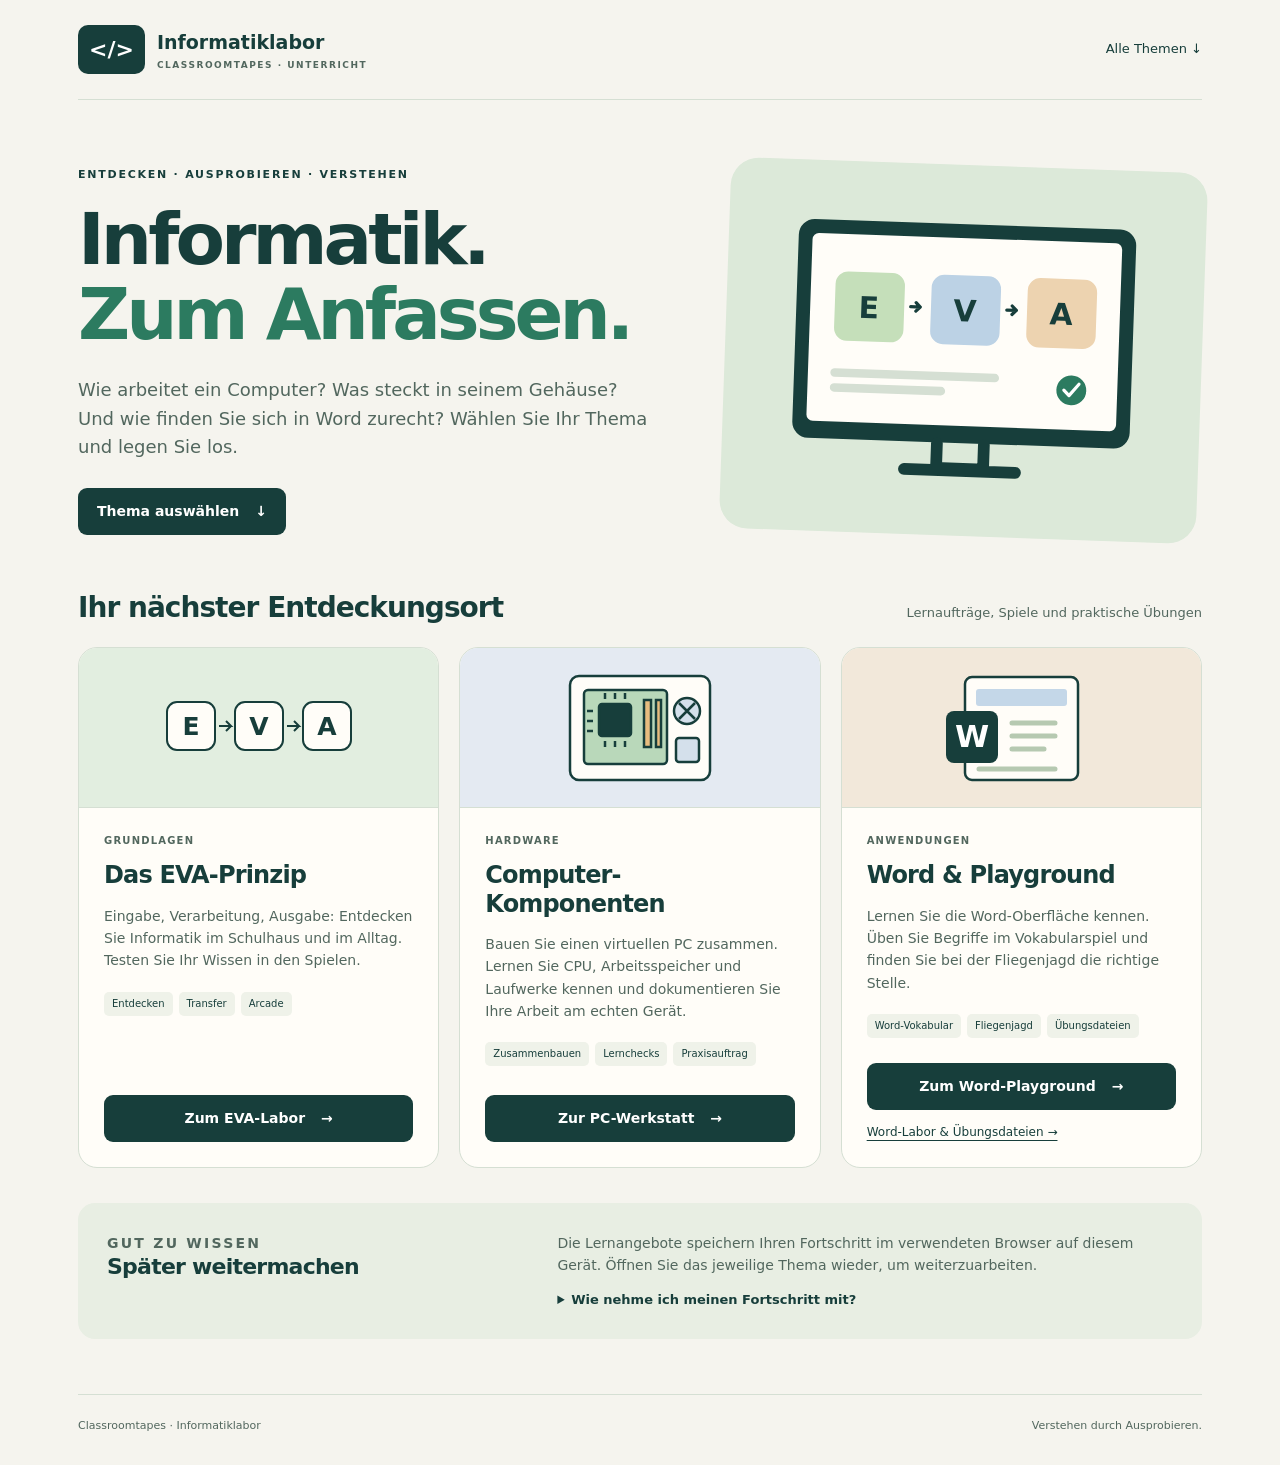
==== itlab/index.html @ 657eab03 "Add Informatiklabor topic hub and return navigation to learning apps" ====
<!doctype html>
<html lang="de-CH">
<head>
<meta charset="utf-8"><meta name="viewport" content="width=device-width,initial-scale=1">
<meta name="theme-color" content="#173e3b">
<title>Informatiklabor · Classroomtapes</title>
<meta name="description" content="Informatik entdecken und ausprobieren: EVA-Prinzip, Hardware-Komponenten und Word mit Lernspielen und praktischen Aufträgen.">
<style>
:root{--ink:#173e3b;--muted:#52675e;--paper:#f5f4ee;--line:#d5dfd3}*{box-sizing:border-box}html{scroll-behavior:smooth}body{margin:0;background:var(--paper);color:var(--ink);font:16px/1.6 system-ui,-apple-system,BlinkMacSystemFont,"Segoe UI",sans-serif}a{color:inherit}a:focus-visible,summary:focus-visible{outline:3px solid #af641e;outline-offset:5px}.wrap{max-width:1180px;margin:auto;padding:0 28px}header{display:flex;align-items:center;justify-content:space-between;gap:20px;padding:25px 0;border-bottom:1px solid var(--line)}.brand{display:flex;align-items:center;gap:12px;text-decoration:none;font-weight:800;font-size:19px}.brand-mark{background:var(--ink);color:white;padding:7px 11px;border-radius:10px;font-size:22px}.brand small{display:block;font-size:9px;letter-spacing:.17em;color:var(--muted)}header>a:last-child{font-size:13px;text-decoration:none}.hero{display:grid;grid-template-columns:1.25fr 1fr;gap:50px;align-items:center;padding:65px 0 55px}.eyebrow{text-transform:uppercase;font-size:11px;font-weight:750;letter-spacing:.16em;margin:0 0 18px}h1{font-size:clamp(42px,5.9vw,72px);line-height:1.04;letter-spacing:-.055em;margin:0 0 24px}h1 span{color:#2c7b60}.lead{font-size:18px;color:var(--muted);max-width:570px;margin:0 0 26px}.button{display:inline-flex;align-items:center;justify-content:center;gap:16px;background:var(--ink);color:#fff;text-decoration:none;padding:12px 19px;border-radius:9px;font-size:14px;font-weight:700}.button:hover{background:#2c6554}.hero-art{background:#dce9d9;border-radius:28px;padding:25px;transform:rotate(2deg)}.hero-art svg{display:block;width:100%;height:auto}.section-head{display:flex;justify-content:space-between;align-items:baseline;gap:20px;margin-bottom:23px}h2{font-size:28px;letter-spacing:-.035em;line-height:1.2;margin:0}.section-head p{font-size:13px;color:var(--muted);margin:0}.topics{display:grid;grid-template-columns:repeat(3,minmax(0,1fr));gap:20px}.card{border:1px solid var(--line);border-radius:19px;background:#fffdf8;overflow:hidden;display:flex;flex-direction:column}.art{height:160px;display:flex;align-items:center;justify-content:center;border-bottom:1px solid var(--line)}.art svg{width:200px;height:120px}.eva{background:#e2eee0}.hardware{background:#e4eaf2}.word{background:#f2e8da}.card-body{padding:25px;display:flex;flex-direction:column;flex:1}.tag{font-size:10px;text-transform:uppercase;font-weight:750;letter-spacing:.12em;color:var(--muted);margin:0 0 12px}h3{font-size:24px;line-height:1.18;letter-spacing:-.035em;margin:0 0 15px}.description{font-size:14px;color:var(--muted);margin:0 0 20px}.tags{list-style:none;padding:0;display:flex;flex-wrap:wrap;gap:6px;margin:0 0 25px}.tags li{font-size:10px;background:#eff2e9;padding:4px 8px;border-radius:5px}.actions{margin-top:auto;display:flex;flex-direction:column;gap:13px}.actions .button{width:100%}.text-link{font-size:12px;text-underline-offset:4px;align-self:flex-start}.note{display:grid;grid-template-columns:1fr 1.5fr;gap:40px;background:#e8eee3;border-radius:17px;padding:29px;margin:35px 0 55px}.note h2{font-size:22px}.note p{margin:0;color:var(--muted);font-size:14px}.note details{margin-top:13px;font-size:13px}.note summary{cursor:pointer;font-weight:700}.note details p{margin-top:10px;font-size:13px}footer{border-top:1px solid var(--line);display:flex;justify-content:space-between;gap:20px;padding:22px 0 30px;color:var(--muted);font-size:11px}.skip{position:absolute;left:10px;top:-100px;background:white;padding:10px;z-index:5}.skip:focus{top:10px}@media(max-width:900px){.hero{gap:25px}.topics{grid-template-columns:1fr 1fr}.card:last-child{grid-column:1/-1;display:grid;grid-template-columns:1fr 1fr}.card:last-child .art{height:auto;border-bottom:0;border-right:1px solid var(--line)}.note{gap:25px}.hero-art{padding:12px}}@media(max-width:600px){.wrap{padding:0 20px}header{padding:20px 0}.brand{font-size:16px}header>a:last-child{font-size:11px}.hero{grid-template-columns:1fr;padding:40px 0}.hero-art{display:none}.lead{font-size:16px}.section-head{display:block}.section-head p{margin-top:8px}.topics{grid-template-columns:1fr}.card:last-child{display:flex;grid-column:auto}.card:last-child .art{height:160px;border-right:0;border-bottom:1px solid var(--line)}.note{grid-template-columns:1fr;gap:15px;padding:23px;margin-bottom:35px}footer{flex-direction:column;gap:7px}}@media(prefers-reduced-motion:reduce){html{scroll-behavior:auto}}
</style>
</head>
<body>
<a class="skip" href="#main">Zum Inhalt</a>
<div class="wrap">
<header><a class="brand" href="/itlab/" aria-label="Informatiklabor Startseite"><span class="brand-mark" aria-hidden="true">&lt;/&gt;</span><span>Informatiklabor<small>CLASSROOMTAPES · UNTERRICHT</small></span></a><a href="#themen">Alle Themen ↓</a></header>
<main id="main">
<section class="hero" aria-labelledby="title"><div><p class="eyebrow">Entdecken · Ausprobieren · Verstehen</p><h1 id="title">Informatik.<br><span>Zum Anfassen.</span></h1><p class="lead">Wie arbeitet ein Computer? Was steckt in seinem Gehäuse? Und wie finden Sie sich in Word zurecht? Wählen Sie Ihr Thema und legen Sie los.</p><a class="button" href="#themen">Thema auswählen <span aria-hidden="true">↓</span></a></div>
<div class="hero-art" aria-hidden="true"><svg viewBox="0 0 400 300" fill="none"><rect x="42" y="32" width="316" height="205" rx="15" fill="#173e3b"/><rect x="55" y="45" width="290" height="176" rx="6" fill="#fffdf8"/><path d="M178 238v23h44v-23M148 263h104" stroke="#173e3b" stroke-width="11" stroke-linecap="round"/><rect x="78" y="80" width="65" height="65" rx="12" fill="#c5dfba"/><rect x="168" y="80" width="65" height="65" rx="12" fill="#bcd2e5"/><rect x="258" y="80" width="65" height="65" rx="12" fill="#edd3b0"/><path d="m149 111 9 0-4-4m4 4-4 4m85-4h9l-4-4m4 4-4 4" stroke="#173e3b" stroke-width="3" stroke-linecap="round" stroke-linejoin="round"/><text x="110" y="123" font-family="system-ui,sans-serif" font-size="28" font-weight="750" text-anchor="middle" fill="#173e3b">E</text><text x="200" y="123" font-family="system-ui,sans-serif" font-size="28" font-weight="750" text-anchor="middle" fill="#173e3b">V</text><text x="290" y="123" font-family="system-ui,sans-serif" font-size="28" font-weight="750" text-anchor="middle" fill="#173e3b">A</text><path d="M80 175h150M80 189h100" stroke="#d5dfd3" stroke-width="8" stroke-linecap="round"/><circle cx="302" cy="184" r="14" fill="#2c7b60"/><path d="m295 184 5 5 9-11" stroke="white" stroke-width="3" stroke-linecap="round" stroke-linejoin="round"/></svg></div></section>
<section id="themen" aria-labelledby="topics-title"><div class="section-head"><h2 id="topics-title">Ihr nächster Entdeckungsort</h2><p>Lernaufträge, Spiele und praktische Übungen</p></div><div class="topics">
<article class="card"><div class="art eva" aria-hidden="true"><svg viewBox="0 0 200 120"><g fill="#fffdf8" stroke="#173e3b" stroke-width="2"><rect x="8" y="34" width="48" height="48" rx="10"/><rect x="76" y="34" width="48" height="48" rx="10"/><rect x="144" y="34" width="48" height="48" rx="10"/></g><g fill="#173e3b" font-family="system-ui,sans-serif" font-size="25" font-weight="750" text-anchor="middle"><text x="32" y="67">E</text><text x="100" y="67">V</text><text x="168" y="67">A</text></g><path d="M60 58h12l-5-5m5 5-5 5m61-5h12l-5-5m5 5-5 5" stroke="#173e3b" stroke-width="2" fill="none"/></svg></div><div class="card-body"><p class="tag">Grundlagen</p><h3>Das EVA-Prinzip</h3><p class="description">Eingabe, Verarbeitung, Ausgabe: Entdecken Sie Informatik im Schulhaus und im Alltag. Testen Sie Ihr Wissen in den Spielen.</p><ul class="tags"><li>Entdecken</li><li>Transfer</li><li>Arcade</li></ul><div class="actions"><a class="button" href="/itlab/eva/">Zum EVA-Labor <span aria-hidden="true">→</span></a></div></div></article>
<article class="card"><div class="art hardware" aria-hidden="true"><svg viewBox="0 0 200 120" fill="none" stroke="#173e3b" stroke-width="2.5"><rect x="30" y="8" width="140" height="104" rx="9" fill="#fffdf8"/><rect x="44" y="22" width="83" height="74" rx="4" fill="#b9d8ba"/><rect x="59" y="36" width="32" height="32" rx="3" fill="#173e3b"/><path d="M65 31v-6m10 6v-6m10 6v-6M65 73v6m10-6v6m10-6v6M53 43h-6m6 10h-6m6 10h-6"/><rect x="104" y="32" width="7" height="47" fill="#e7bc7f"/><rect x="116" y="32" width="5" height="47" fill="#e7bc7f"/><circle cx="147" cy="43" r="13" fill="#d4e0eb"/><path d="m139 35 16 16m-16 0 16-16"/><rect x="136" y="70" width="23" height="24" rx="3" fill="#d4e0eb"/></svg></div><div class="card-body"><p class="tag">Hardware</p><h3>Computer-Komponenten</h3><p class="description">Bauen Sie einen virtuellen PC zusammen. Lernen Sie CPU, Arbeitsspeicher und Laufwerke kennen und dokumentieren Sie Ihre Arbeit am echten Gerät.</p><ul class="tags"><li>Zusammenbauen</li><li>Lernchecks</li><li>Praxisauftrag</li></ul><div class="actions"><a class="button" href="/itlab/komponenten/">Zur PC-Werkstatt <span aria-hidden="true">→</span></a></div></div></article>
<article class="card"><div class="art word" aria-hidden="true"><svg viewBox="0 0 200 120" fill="none"><rect x="44" y="9" width="113" height="103" rx="7" fill="#fffdf8" stroke="#173e3b" stroke-width="2.5"/><rect x="55" y="21" width="91" height="17" rx="3" fill="#c4d7e8"/><rect x="25" y="43" width="52" height="52" rx="8" fill="#173e3b"/><text x="51" y="79" text-anchor="middle" font-family="system-ui,sans-serif" font-size="31" font-weight="750" fill="white">W</text><path d="M91 55h43M91 68h43M91 81h32M58 101h76" stroke="#b6c9b1" stroke-width="5" stroke-linecap="round"/></svg></div><div class="card-body"><p class="tag">Anwendungen</p><h3>Word &amp; Playground</h3><p class="description">Lernen Sie die Word-Oberfläche kennen. Üben Sie Begriffe im Vokabularspiel und finden Sie bei der Fliegenjagd die richtige Stelle.</p><ul class="tags"><li>Word-Vokabular</li><li>Fliegenjagd</li><li>Übungsdateien</li></ul><div class="actions"><a class="button" href="/ict/word/playground/">Zum Word-Playground <span aria-hidden="true">→</span></a><a class="text-link" href="/ict/word/">Word-Labor &amp; Übungsdateien →</a></div></div></article>
</div></section>
<aside class="note" aria-labelledby="note-title"><div><p class="eyebrow">Gut zu wissen</p><h2 id="note-title">Später weitermachen</h2></div><div><p>Die Lernangebote speichern Ihren Fortschritt im verwendeten Browser auf diesem Gerät. Öffnen Sie das jeweilige Thema wieder, um weiterzuarbeiten.</p><details><summary>Wie nehme ich meinen Fortschritt mit?</summary><p>Nutzen Sie die Sicherungsfunktion im jeweiligen Lernangebot, falls vorhanden. Laden Sie die Sicherungsdatei herunter und lesen Sie sie auf dem anderen Gerät wieder ein. Beim Löschen der Browserdaten können gespeicherte Fortschritte verloren gehen.</p></details></div></aside>
</main><footer><span>Classroomtapes · Informatiklabor</span><span>Verstehen durch Ausprobieren.</span></footer>
</div></body></html>
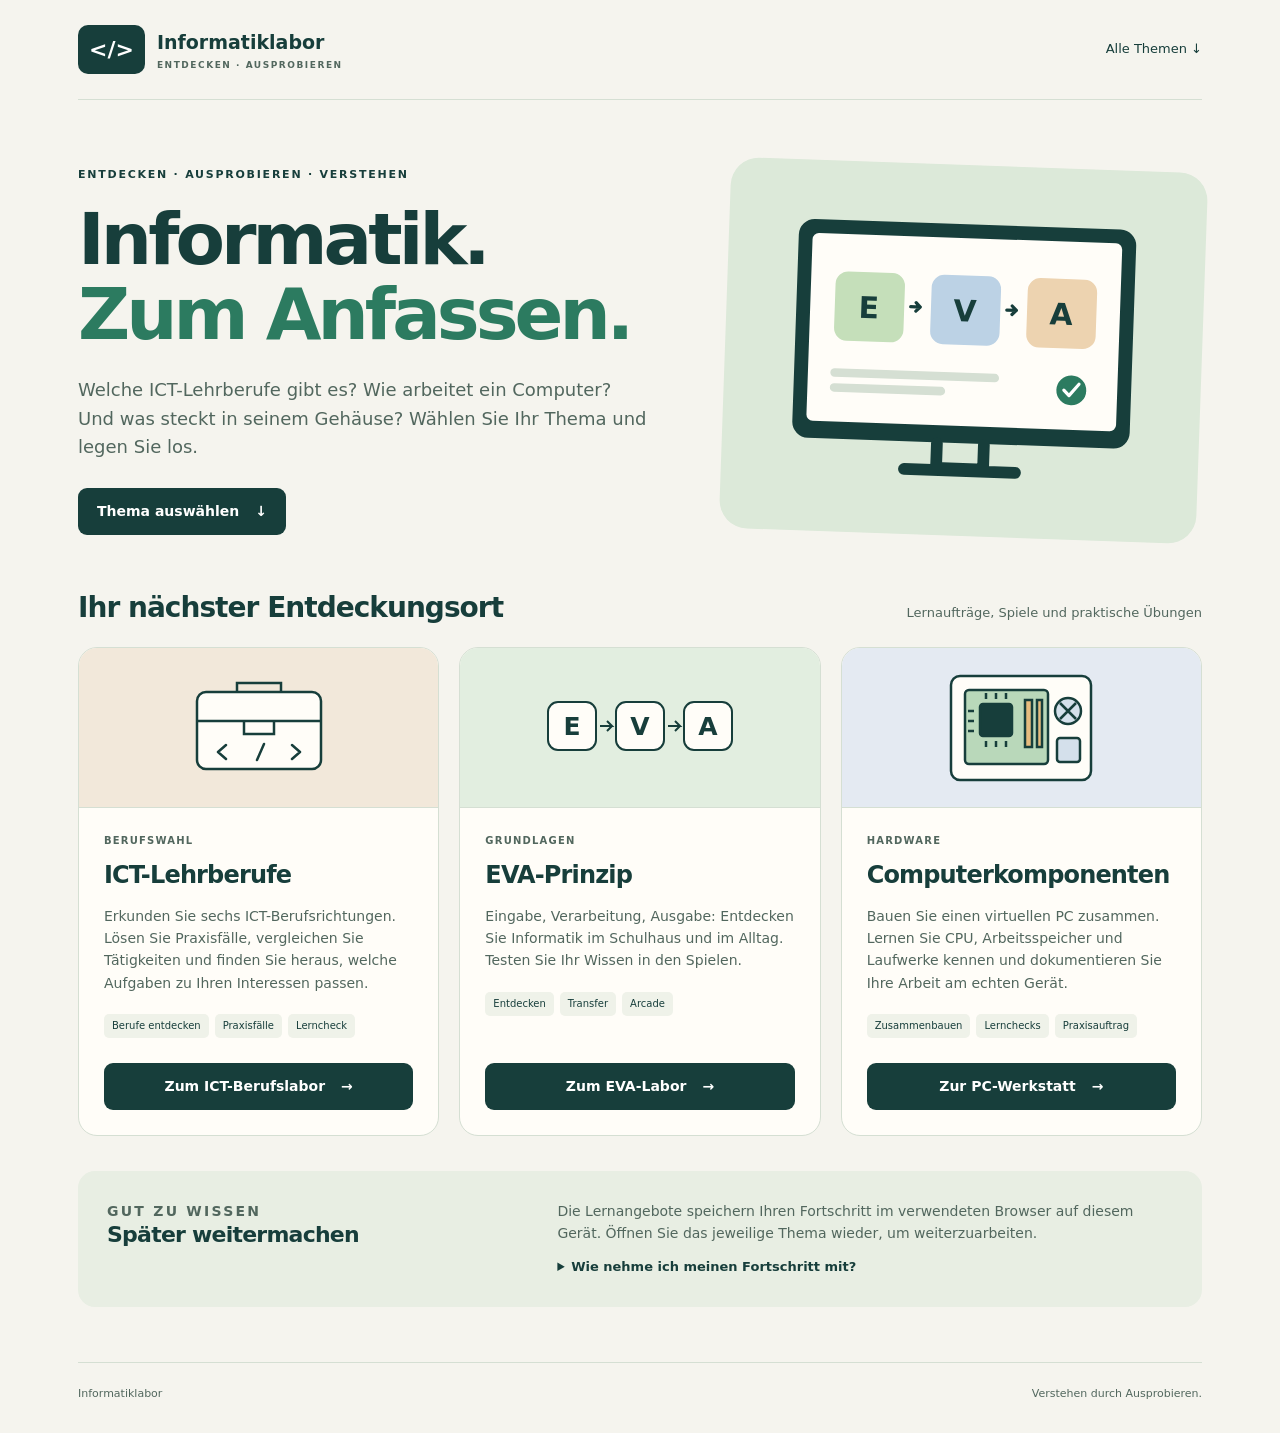
==== commit 88e94438: "Focus Informatiklabor on ICT careers, EVA and components; remove artist branding" ====
--- a/itlab/index.html
+++ b/itlab/index.html
@@ -3,24 +3,24 @@
 <head>
 <meta charset="utf-8"><meta name="viewport" content="width=device-width,initial-scale=1">
 <meta name="theme-color" content="#173e3b">
-<title>Informatiklabor · Classroomtapes</title>
-<meta name="description" content="Informatik entdecken und ausprobieren: EVA-Prinzip, Hardware-Komponenten und Word mit Lernspielen und praktischen Aufträgen.">
+<title>Informatiklabor</title>
+<meta name="description" content="Informatik entdecken und ausprobieren: ICT-Lehrberufe, EVA-Prinzip und Computerkomponenten mit Lernspielen und praktischen Aufträgen.">
 <style>
-:root{--ink:#173e3b;--muted:#52675e;--paper:#f5f4ee;--line:#d5dfd3}*{box-sizing:border-box}html{scroll-behavior:smooth}body{margin:0;background:var(--paper);color:var(--ink);font:16px/1.6 system-ui,-apple-system,BlinkMacSystemFont,"Segoe UI",sans-serif}a{color:inherit}a:focus-visible,summary:focus-visible{outline:3px solid #af641e;outline-offset:5px}.wrap{max-width:1180px;margin:auto;padding:0 28px}header{display:flex;align-items:center;justify-content:space-between;gap:20px;padding:25px 0;border-bottom:1px solid var(--line)}.brand{display:flex;align-items:center;gap:12px;text-decoration:none;font-weight:800;font-size:19px}.brand-mark{background:var(--ink);color:white;padding:7px 11px;border-radius:10px;font-size:22px}.brand small{display:block;font-size:9px;letter-spacing:.17em;color:var(--muted)}header>a:last-child{font-size:13px;text-decoration:none}.hero{display:grid;grid-template-columns:1.25fr 1fr;gap:50px;align-items:center;padding:65px 0 55px}.eyebrow{text-transform:uppercase;font-size:11px;font-weight:750;letter-spacing:.16em;margin:0 0 18px}h1{font-size:clamp(42px,5.9vw,72px);line-height:1.04;letter-spacing:-.055em;margin:0 0 24px}h1 span{color:#2c7b60}.lead{font-size:18px;color:var(--muted);max-width:570px;margin:0 0 26px}.button{display:inline-flex;align-items:center;justify-content:center;gap:16px;background:var(--ink);color:#fff;text-decoration:none;padding:12px 19px;border-radius:9px;font-size:14px;font-weight:700}.button:hover{background:#2c6554}.hero-art{background:#dce9d9;border-radius:28px;padding:25px;transform:rotate(2deg)}.hero-art svg{display:block;width:100%;height:auto}.section-head{display:flex;justify-content:space-between;align-items:baseline;gap:20px;margin-bottom:23px}h2{font-size:28px;letter-spacing:-.035em;line-height:1.2;margin:0}.section-head p{font-size:13px;color:var(--muted);margin:0}.topics{display:grid;grid-template-columns:repeat(3,minmax(0,1fr));gap:20px}.card{border:1px solid var(--line);border-radius:19px;background:#fffdf8;overflow:hidden;display:flex;flex-direction:column}.art{height:160px;display:flex;align-items:center;justify-content:center;border-bottom:1px solid var(--line)}.art svg{width:200px;height:120px}.eva{background:#e2eee0}.hardware{background:#e4eaf2}.word{background:#f2e8da}.card-body{padding:25px;display:flex;flex-direction:column;flex:1}.tag{font-size:10px;text-transform:uppercase;font-weight:750;letter-spacing:.12em;color:var(--muted);margin:0 0 12px}h3{font-size:24px;line-height:1.18;letter-spacing:-.035em;margin:0 0 15px}.description{font-size:14px;color:var(--muted);margin:0 0 20px}.tags{list-style:none;padding:0;display:flex;flex-wrap:wrap;gap:6px;margin:0 0 25px}.tags li{font-size:10px;background:#eff2e9;padding:4px 8px;border-radius:5px}.actions{margin-top:auto;display:flex;flex-direction:column;gap:13px}.actions .button{width:100%}.text-link{font-size:12px;text-underline-offset:4px;align-self:flex-start}.note{display:grid;grid-template-columns:1fr 1.5fr;gap:40px;background:#e8eee3;border-radius:17px;padding:29px;margin:35px 0 55px}.note h2{font-size:22px}.note p{margin:0;color:var(--muted);font-size:14px}.note details{margin-top:13px;font-size:13px}.note summary{cursor:pointer;font-weight:700}.note details p{margin-top:10px;font-size:13px}footer{border-top:1px solid var(--line);display:flex;justify-content:space-between;gap:20px;padding:22px 0 30px;color:var(--muted);font-size:11px}.skip{position:absolute;left:10px;top:-100px;background:white;padding:10px;z-index:5}.skip:focus{top:10px}@media(max-width:900px){.hero{gap:25px}.topics{grid-template-columns:1fr 1fr}.card:last-child{grid-column:1/-1;display:grid;grid-template-columns:1fr 1fr}.card:last-child .art{height:auto;border-bottom:0;border-right:1px solid var(--line)}.note{gap:25px}.hero-art{padding:12px}}@media(max-width:600px){.wrap{padding:0 20px}header{padding:20px 0}.brand{font-size:16px}header>a:last-child{font-size:11px}.hero{grid-template-columns:1fr;padding:40px 0}.hero-art{display:none}.lead{font-size:16px}.section-head{display:block}.section-head p{margin-top:8px}.topics{grid-template-columns:1fr}.card:last-child{display:flex;grid-column:auto}.card:last-child .art{height:160px;border-right:0;border-bottom:1px solid var(--line)}.note{grid-template-columns:1fr;gap:15px;padding:23px;margin-bottom:35px}footer{flex-direction:column;gap:7px}}@media(prefers-reduced-motion:reduce){html{scroll-behavior:auto}}
+:root{--ink:#173e3b;--muted:#52675e;--paper:#f5f4ee;--line:#d5dfd3}*{box-sizing:border-box}html{scroll-behavior:smooth}body{margin:0;background:var(--paper);color:var(--ink);font:16px/1.6 system-ui,-apple-system,BlinkMacSystemFont,"Segoe UI",sans-serif}a{color:inherit}a:focus-visible,summary:focus-visible{outline:3px solid #af641e;outline-offset:5px}.wrap{max-width:1180px;margin:auto;padding:0 28px}header{display:flex;align-items:center;justify-content:space-between;gap:20px;padding:25px 0;border-bottom:1px solid var(--line)}.brand{display:flex;align-items:center;gap:12px;text-decoration:none;font-weight:800;font-size:19px}.brand-mark{background:var(--ink);color:white;padding:7px 11px;border-radius:10px;font-size:22px}.brand small{display:block;font-size:9px;letter-spacing:.17em;color:var(--muted)}header>a:last-child{font-size:13px;text-decoration:none}.hero{display:grid;grid-template-columns:1.25fr 1fr;gap:50px;align-items:center;padding:65px 0 55px}.eyebrow{text-transform:uppercase;font-size:11px;font-weight:750;letter-spacing:.16em;margin:0 0 18px}h1{font-size:clamp(42px,5.9vw,72px);line-height:1.04;letter-spacing:-.055em;margin:0 0 24px}h1 span{color:#2c7b60}.lead{font-size:18px;color:var(--muted);max-width:570px;margin:0 0 26px}.button{display:inline-flex;align-items:center;justify-content:center;gap:16px;background:var(--ink);color:#fff;text-decoration:none;padding:12px 19px;border-radius:9px;font-size:14px;font-weight:700}.button:hover{background:#2c6554}.hero-art{background:#dce9d9;border-radius:28px;padding:25px;transform:rotate(2deg)}.hero-art svg{display:block;width:100%;height:auto}.section-head{display:flex;justify-content:space-between;align-items:baseline;gap:20px;margin-bottom:23px}h2{font-size:28px;letter-spacing:-.035em;line-height:1.2;margin:0}.section-head p{font-size:13px;color:var(--muted);margin:0}.topics{display:grid;grid-template-columns:repeat(3,minmax(0,1fr));gap:20px}.card{border:1px solid var(--line);border-radius:19px;background:#fffdf8;overflow:hidden;display:flex;flex-direction:column}.art{height:160px;display:flex;align-items:center;justify-content:center;border-bottom:1px solid var(--line)}.art svg{width:200px;height:120px}.eva{background:#e2eee0}.hardware{background:#e4eaf2}.careers{background:#f2e8da}.card-body{padding:25px;display:flex;flex-direction:column;flex:1}.tag{font-size:10px;text-transform:uppercase;font-weight:750;letter-spacing:.12em;color:var(--muted);margin:0 0 12px}h3{font-size:24px;line-height:1.18;letter-spacing:-.035em;margin:0 0 15px}.description{font-size:14px;color:var(--muted);margin:0 0 20px}.tags{list-style:none;padding:0;display:flex;flex-wrap:wrap;gap:6px;margin:0 0 25px}.tags li{font-size:10px;background:#eff2e9;padding:4px 8px;border-radius:5px}.actions{margin-top:auto;display:flex;flex-direction:column;gap:13px}.actions .button{width:100%}.text-link{font-size:12px;text-underline-offset:4px;align-self:flex-start}.note{display:grid;grid-template-columns:1fr 1.5fr;gap:40px;background:#e8eee3;border-radius:17px;padding:29px;margin:35px 0 55px}.note h2{font-size:22px}.note p{margin:0;color:var(--muted);font-size:14px}.note details{margin-top:13px;font-size:13px}.note summary{cursor:pointer;font-weight:700}.note details p{margin-top:10px;font-size:13px}footer{border-top:1px solid var(--line);display:flex;justify-content:space-between;gap:20px;padding:22px 0 30px;color:var(--muted);font-size:11px}.skip{position:absolute;left:10px;top:-100px;background:white;padding:10px;z-index:5}.skip:focus{top:10px}@media(max-width:900px){.hero{gap:25px}.topics{grid-template-columns:1fr 1fr}.card:last-child{grid-column:1/-1;display:grid;grid-template-columns:1fr 1fr}.card:last-child .art{height:auto;border-bottom:0;border-right:1px solid var(--line)}.note{gap:25px}.hero-art{padding:12px}}@media(max-width:600px){.wrap{padding:0 20px}header{padding:20px 0}.brand{font-size:16px}header>a:last-child{font-size:11px}.hero{grid-template-columns:1fr;padding:40px 0}.hero-art{display:none}.lead{font-size:16px}.section-head{display:block}.section-head p{margin-top:8px}.topics{grid-template-columns:1fr}.card:last-child{display:flex;grid-column:auto}.card:last-child .art{height:160px;border-right:0;border-bottom:1px solid var(--line)}.note{grid-template-columns:1fr;gap:15px;padding:23px;margin-bottom:35px}footer{flex-direction:column;gap:7px}}@media(prefers-reduced-motion:reduce){html{scroll-behavior:auto}}
 </style>
 </head>
 <body>
 <a class="skip" href="#main">Zum Inhalt</a>
 <div class="wrap">
-<header><a class="brand" href="/itlab/" aria-label="Informatiklabor Startseite"><span class="brand-mark" aria-hidden="true">&lt;/&gt;</span><span>Informatiklabor<small>CLASSROOMTAPES · UNTERRICHT</small></span></a><a href="#themen">Alle Themen ↓</a></header>
+<header><a class="brand" href="/itlab/" aria-label="Informatiklabor Startseite"><span class="brand-mark" aria-hidden="true">&lt;/&gt;</span><span>Informatiklabor<small>ENTDECKEN · AUSPROBIEREN</small></span></a><a href="#themen">Alle Themen ↓</a></header>
 <main id="main">
-<section class="hero" aria-labelledby="title"><div><p class="eyebrow">Entdecken · Ausprobieren · Verstehen</p><h1 id="title">Informatik.<br><span>Zum Anfassen.</span></h1><p class="lead">Wie arbeitet ein Computer? Was steckt in seinem Gehäuse? Und wie finden Sie sich in Word zurecht? Wählen Sie Ihr Thema und legen Sie los.</p><a class="button" href="#themen">Thema auswählen <span aria-hidden="true">↓</span></a></div>
+<section class="hero" aria-labelledby="title"><div><p class="eyebrow">Entdecken · Ausprobieren · Verstehen</p><h1 id="title">Informatik.<br><span>Zum Anfassen.</span></h1><p class="lead">Welche ICT-Lehrberufe gibt es? Wie arbeitet ein Computer? Und was steckt in seinem Gehäuse? Wählen Sie Ihr Thema und legen Sie los.</p><a class="button" href="#themen">Thema auswählen <span aria-hidden="true">↓</span></a></div>
 <div class="hero-art" aria-hidden="true"><svg viewBox="0 0 400 300" fill="none"><rect x="42" y="32" width="316" height="205" rx="15" fill="#173e3b"/><rect x="55" y="45" width="290" height="176" rx="6" fill="#fffdf8"/><path d="M178 238v23h44v-23M148 263h104" stroke="#173e3b" stroke-width="11" stroke-linecap="round"/><rect x="78" y="80" width="65" height="65" rx="12" fill="#c5dfba"/><rect x="168" y="80" width="65" height="65" rx="12" fill="#bcd2e5"/><rect x="258" y="80" width="65" height="65" rx="12" fill="#edd3b0"/><path d="m149 111 9 0-4-4m4 4-4 4m85-4h9l-4-4m4 4-4 4" stroke="#173e3b" stroke-width="3" stroke-linecap="round" stroke-linejoin="round"/><text x="110" y="123" font-family="system-ui,sans-serif" font-size="28" font-weight="750" text-anchor="middle" fill="#173e3b">E</text><text x="200" y="123" font-family="system-ui,sans-serif" font-size="28" font-weight="750" text-anchor="middle" fill="#173e3b">V</text><text x="290" y="123" font-family="system-ui,sans-serif" font-size="28" font-weight="750" text-anchor="middle" fill="#173e3b">A</text><path d="M80 175h150M80 189h100" stroke="#d5dfd3" stroke-width="8" stroke-linecap="round"/><circle cx="302" cy="184" r="14" fill="#2c7b60"/><path d="m295 184 5 5 9-11" stroke="white" stroke-width="3" stroke-linecap="round" stroke-linejoin="round"/></svg></div></section>
 <section id="themen" aria-labelledby="topics-title"><div class="section-head"><h2 id="topics-title">Ihr nächster Entdeckungsort</h2><p>Lernaufträge, Spiele und praktische Übungen</p></div><div class="topics">
-<article class="card"><div class="art eva" aria-hidden="true"><svg viewBox="0 0 200 120"><g fill="#fffdf8" stroke="#173e3b" stroke-width="2"><rect x="8" y="34" width="48" height="48" rx="10"/><rect x="76" y="34" width="48" height="48" rx="10"/><rect x="144" y="34" width="48" height="48" rx="10"/></g><g fill="#173e3b" font-family="system-ui,sans-serif" font-size="25" font-weight="750" text-anchor="middle"><text x="32" y="67">E</text><text x="100" y="67">V</text><text x="168" y="67">A</text></g><path d="M60 58h12l-5-5m5 5-5 5m61-5h12l-5-5m5 5-5 5" stroke="#173e3b" stroke-width="2" fill="none"/></svg></div><div class="card-body"><p class="tag">Grundlagen</p><h3>Das EVA-Prinzip</h3><p class="description">Eingabe, Verarbeitung, Ausgabe: Entdecken Sie Informatik im Schulhaus und im Alltag. Testen Sie Ihr Wissen in den Spielen.</p><ul class="tags"><li>Entdecken</li><li>Transfer</li><li>Arcade</li></ul><div class="actions"><a class="button" href="/itlab/eva/">Zum EVA-Labor <span aria-hidden="true">→</span></a></div></div></article>
-<article class="card"><div class="art hardware" aria-hidden="true"><svg viewBox="0 0 200 120" fill="none" stroke="#173e3b" stroke-width="2.5"><rect x="30" y="8" width="140" height="104" rx="9" fill="#fffdf8"/><rect x="44" y="22" width="83" height="74" rx="4" fill="#b9d8ba"/><rect x="59" y="36" width="32" height="32" rx="3" fill="#173e3b"/><path d="M65 31v-6m10 6v-6m10 6v-6M65 73v6m10-6v6m10-6v6M53 43h-6m6 10h-6m6 10h-6"/><rect x="104" y="32" width="7" height="47" fill="#e7bc7f"/><rect x="116" y="32" width="5" height="47" fill="#e7bc7f"/><circle cx="147" cy="43" r="13" fill="#d4e0eb"/><path d="m139 35 16 16m-16 0 16-16"/><rect x="136" y="70" width="23" height="24" rx="3" fill="#d4e0eb"/></svg></div><div class="card-body"><p class="tag">Hardware</p><h3>Computer-Komponenten</h3><p class="description">Bauen Sie einen virtuellen PC zusammen. Lernen Sie CPU, Arbeitsspeicher und Laufwerke kennen und dokumentieren Sie Ihre Arbeit am echten Gerät.</p><ul class="tags"><li>Zusammenbauen</li><li>Lernchecks</li><li>Praxisauftrag</li></ul><div class="actions"><a class="button" href="/itlab/komponenten/">Zur PC-Werkstatt <span aria-hidden="true">→</span></a></div></div></article>
-<article class="card"><div class="art word" aria-hidden="true"><svg viewBox="0 0 200 120" fill="none"><rect x="44" y="9" width="113" height="103" rx="7" fill="#fffdf8" stroke="#173e3b" stroke-width="2.5"/><rect x="55" y="21" width="91" height="17" rx="3" fill="#c4d7e8"/><rect x="25" y="43" width="52" height="52" rx="8" fill="#173e3b"/><text x="51" y="79" text-anchor="middle" font-family="system-ui,sans-serif" font-size="31" font-weight="750" fill="white">W</text><path d="M91 55h43M91 68h43M91 81h32M58 101h76" stroke="#b6c9b1" stroke-width="5" stroke-linecap="round"/></svg></div><div class="card-body"><p class="tag">Anwendungen</p><h3>Word &amp; Playground</h3><p class="description">Lernen Sie die Word-Oberfläche kennen. Üben Sie Begriffe im Vokabularspiel und finden Sie bei der Fliegenjagd die richtige Stelle.</p><ul class="tags"><li>Word-Vokabular</li><li>Fliegenjagd</li><li>Übungsdateien</li></ul><div class="actions"><a class="button" href="/ict/word/playground/">Zum Word-Playground <span aria-hidden="true">→</span></a><a class="text-link" href="/ict/word/">Word-Labor &amp; Übungsdateien →</a></div></div></article>
+<article class="card"><div class="art careers" aria-hidden="true"><svg viewBox="0 0 200 120" fill="none" stroke="#173e3b" stroke-width="2.5"><rect x="38" y="24" width="124" height="77" rx="9" fill="#fffdf8"/><path d="M78 24v-9h44v9M38 53h124M85 53v13h30V53"/><path d="m67 77-8 7 8 7m66-14 8 7-8 7M105 76l-7 16" stroke-linecap="round" stroke-linejoin="round"/></svg></div><div class="card-body"><p class="tag">Berufswahl</p><h3>ICT-Lehrberufe</h3><p class="description">Erkunden Sie sechs ICT-Berufsrichtungen. Lösen Sie Praxisfälle, vergleichen Sie Tätigkeiten und finden Sie heraus, welche Aufgaben zu Ihren Interessen passen.</p><ul class="tags"><li>Berufe entdecken</li><li>Praxisfälle</li><li>Lerncheck</li></ul><div class="actions"><a class="button" href="/itlab/lehrberufe/">Zum ICT-Berufslabor <span aria-hidden="true">→</span></a></div></div></article>
+<article class="card"><div class="art eva" aria-hidden="true"><svg viewBox="0 0 200 120"><g fill="#fffdf8" stroke="#173e3b" stroke-width="2"><rect x="8" y="34" width="48" height="48" rx="10"/><rect x="76" y="34" width="48" height="48" rx="10"/><rect x="144" y="34" width="48" height="48" rx="10"/></g><g fill="#173e3b" font-family="system-ui,sans-serif" font-size="25" font-weight="750" text-anchor="middle"><text x="32" y="67">E</text><text x="100" y="67">V</text><text x="168" y="67">A</text></g><path d="M60 58h12l-5-5m5 5-5 5m61-5h12l-5-5m5 5-5 5" stroke="#173e3b" stroke-width="2" fill="none"/></svg></div><div class="card-body"><p class="tag">Grundlagen</p><h3>EVA-Prinzip</h3><p class="description">Eingabe, Verarbeitung, Ausgabe: Entdecken Sie Informatik im Schulhaus und im Alltag. Testen Sie Ihr Wissen in den Spielen.</p><ul class="tags"><li>Entdecken</li><li>Transfer</li><li>Arcade</li></ul><div class="actions"><a class="button" href="/itlab/eva/">Zum EVA-Labor <span aria-hidden="true">→</span></a></div></div></article>
+<article class="card"><div class="art hardware" aria-hidden="true"><svg viewBox="0 0 200 120" fill="none" stroke="#173e3b" stroke-width="2.5"><rect x="30" y="8" width="140" height="104" rx="9" fill="#fffdf8"/><rect x="44" y="22" width="83" height="74" rx="4" fill="#b9d8ba"/><rect x="59" y="36" width="32" height="32" rx="3" fill="#173e3b"/><path d="M65 31v-6m10 6v-6m10 6v-6M65 73v6m10-6v6m10-6v6M53 43h-6m6 10h-6m6 10h-6"/><rect x="104" y="32" width="7" height="47" fill="#e7bc7f"/><rect x="116" y="32" width="5" height="47" fill="#e7bc7f"/><circle cx="147" cy="43" r="13" fill="#d4e0eb"/><path d="m139 35 16 16m-16 0 16-16"/><rect x="136" y="70" width="23" height="24" rx="3" fill="#d4e0eb"/></svg></div><div class="card-body"><p class="tag">Hardware</p><h3>Computerkomponenten</h3><p class="description">Bauen Sie einen virtuellen PC zusammen. Lernen Sie CPU, Arbeitsspeicher und Laufwerke kennen und dokumentieren Sie Ihre Arbeit am echten Gerät.</p><ul class="tags"><li>Zusammenbauen</li><li>Lernchecks</li><li>Praxisauftrag</li></ul><div class="actions"><a class="button" href="/itlab/komponenten/">Zur PC-Werkstatt <span aria-hidden="true">→</span></a></div></div></article>
 </div></section>
 <aside class="note" aria-labelledby="note-title"><div><p class="eyebrow">Gut zu wissen</p><h2 id="note-title">Später weitermachen</h2></div><div><p>Die Lernangebote speichern Ihren Fortschritt im verwendeten Browser auf diesem Gerät. Öffnen Sie das jeweilige Thema wieder, um weiterzuarbeiten.</p><details><summary>Wie nehme ich meinen Fortschritt mit?</summary><p>Nutzen Sie die Sicherungsfunktion im jeweiligen Lernangebot, falls vorhanden. Laden Sie die Sicherungsdatei herunter und lesen Sie sie auf dem anderen Gerät wieder ein. Beim Löschen der Browserdaten können gespeicherte Fortschritte verloren gehen.</p></details></div></aside>
-</main><footer><span>Classroomtapes · Informatiklabor</span><span>Verstehen durch Ausprobieren.</span></footer>
+</main><footer><span>Informatiklabor</span><span>Verstehen durch Ausprobieren.</span></footer>
 </div></body></html>
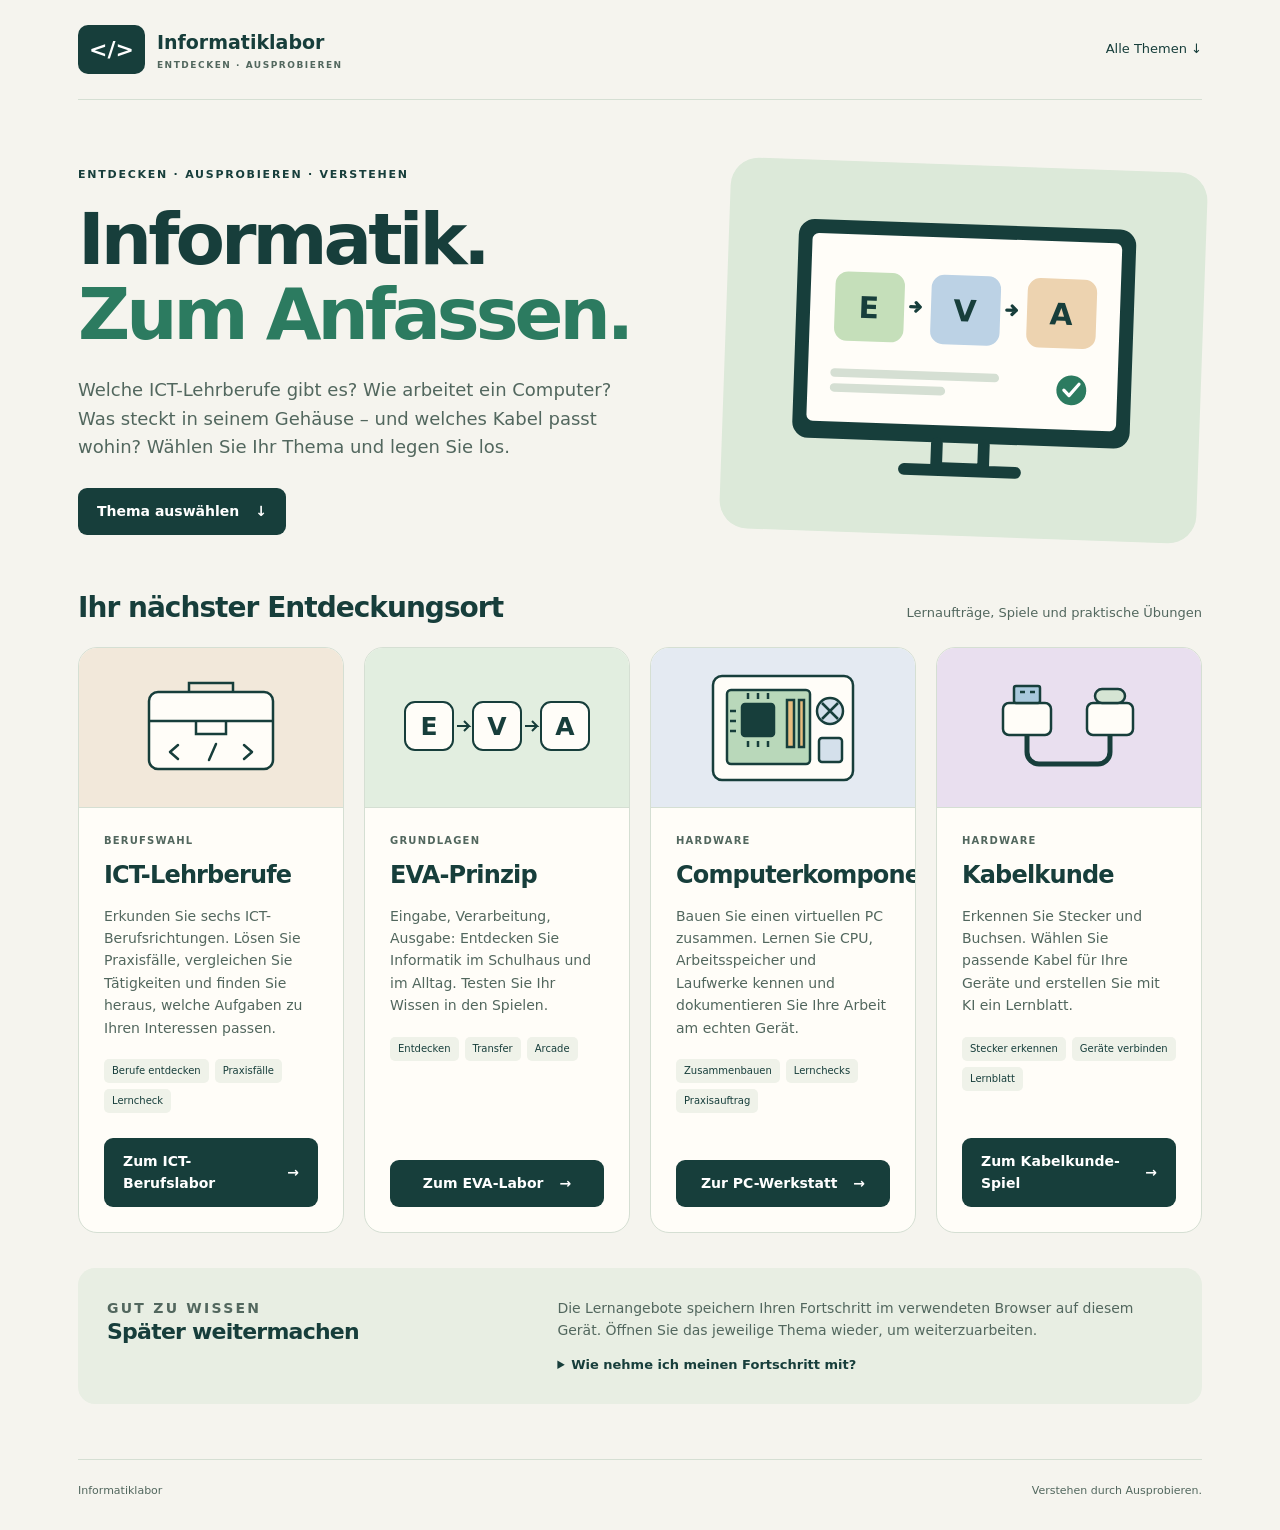
==== commit 950ee045: "Add Kabelkunde game and Informatiklabor topic card" ====
--- a/itlab/index.html
+++ b/itlab/index.html
@@ -6,7 +6,7 @@
 <title>Informatiklabor</title>
 <meta name="description" content="Informatik entdecken und ausprobieren: ICT-Lehrberufe, EVA-Prinzip und Computerkomponenten mit Lernspielen und praktischen Aufträgen.">
 <style>
-:root{--ink:#173e3b;--muted:#52675e;--paper:#f5f4ee;--line:#d5dfd3}*{box-sizing:border-box}html{scroll-behavior:smooth}body{margin:0;background:var(--paper);color:var(--ink);font:16px/1.6 system-ui,-apple-system,BlinkMacSystemFont,"Segoe UI",sans-serif}a{color:inherit}a:focus-visible,summary:focus-visible{outline:3px solid #af641e;outline-offset:5px}.wrap{max-width:1180px;margin:auto;padding:0 28px}header{display:flex;align-items:center;justify-content:space-between;gap:20px;padding:25px 0;border-bottom:1px solid var(--line)}.brand{display:flex;align-items:center;gap:12px;text-decoration:none;font-weight:800;font-size:19px}.brand-mark{background:var(--ink);color:white;padding:7px 11px;border-radius:10px;font-size:22px}.brand small{display:block;font-size:9px;letter-spacing:.17em;color:var(--muted)}header>a:last-child{font-size:13px;text-decoration:none}.hero{display:grid;grid-template-columns:1.25fr 1fr;gap:50px;align-items:center;padding:65px 0 55px}.eyebrow{text-transform:uppercase;font-size:11px;font-weight:750;letter-spacing:.16em;margin:0 0 18px}h1{font-size:clamp(42px,5.9vw,72px);line-height:1.04;letter-spacing:-.055em;margin:0 0 24px}h1 span{color:#2c7b60}.lead{font-size:18px;color:var(--muted);max-width:570px;margin:0 0 26px}.button{display:inline-flex;align-items:center;justify-content:center;gap:16px;background:var(--ink);color:#fff;text-decoration:none;padding:12px 19px;border-radius:9px;font-size:14px;font-weight:700}.button:hover{background:#2c6554}.hero-art{background:#dce9d9;border-radius:28px;padding:25px;transform:rotate(2deg)}.hero-art svg{display:block;width:100%;height:auto}.section-head{display:flex;justify-content:space-between;align-items:baseline;gap:20px;margin-bottom:23px}h2{font-size:28px;letter-spacing:-.035em;line-height:1.2;margin:0}.section-head p{font-size:13px;color:var(--muted);margin:0}.topics{display:grid;grid-template-columns:repeat(3,minmax(0,1fr));gap:20px}.card{border:1px solid var(--line);border-radius:19px;background:#fffdf8;overflow:hidden;display:flex;flex-direction:column}.art{height:160px;display:flex;align-items:center;justify-content:center;border-bottom:1px solid var(--line)}.art svg{width:200px;height:120px}.eva{background:#e2eee0}.hardware{background:#e4eaf2}.careers{background:#f2e8da}.card-body{padding:25px;display:flex;flex-direction:column;flex:1}.tag{font-size:10px;text-transform:uppercase;font-weight:750;letter-spacing:.12em;color:var(--muted);margin:0 0 12px}h3{font-size:24px;line-height:1.18;letter-spacing:-.035em;margin:0 0 15px}.description{font-size:14px;color:var(--muted);margin:0 0 20px}.tags{list-style:none;padding:0;display:flex;flex-wrap:wrap;gap:6px;margin:0 0 25px}.tags li{font-size:10px;background:#eff2e9;padding:4px 8px;border-radius:5px}.actions{margin-top:auto;display:flex;flex-direction:column;gap:13px}.actions .button{width:100%}.text-link{font-size:12px;text-underline-offset:4px;align-self:flex-start}.note{display:grid;grid-template-columns:1fr 1.5fr;gap:40px;background:#e8eee3;border-radius:17px;padding:29px;margin:35px 0 55px}.note h2{font-size:22px}.note p{margin:0;color:var(--muted);font-size:14px}.note details{margin-top:13px;font-size:13px}.note summary{cursor:pointer;font-weight:700}.note details p{margin-top:10px;font-size:13px}footer{border-top:1px solid var(--line);display:flex;justify-content:space-between;gap:20px;padding:22px 0 30px;color:var(--muted);font-size:11px}.skip{position:absolute;left:10px;top:-100px;background:white;padding:10px;z-index:5}.skip:focus{top:10px}@media(max-width:900px){.hero{gap:25px}.topics{grid-template-columns:1fr 1fr}.card:last-child{grid-column:1/-1;display:grid;grid-template-columns:1fr 1fr}.card:last-child .art{height:auto;border-bottom:0;border-right:1px solid var(--line)}.note{gap:25px}.hero-art{padding:12px}}@media(max-width:600px){.wrap{padding:0 20px}header{padding:20px 0}.brand{font-size:16px}header>a:last-child{font-size:11px}.hero{grid-template-columns:1fr;padding:40px 0}.hero-art{display:none}.lead{font-size:16px}.section-head{display:block}.section-head p{margin-top:8px}.topics{grid-template-columns:1fr}.card:last-child{display:flex;grid-column:auto}.card:last-child .art{height:160px;border-right:0;border-bottom:1px solid var(--line)}.note{grid-template-columns:1fr;gap:15px;padding:23px;margin-bottom:35px}footer{flex-direction:column;gap:7px}}@media(prefers-reduced-motion:reduce){html{scroll-behavior:auto}}
+:root{--ink:#173e3b;--muted:#52675e;--paper:#f5f4ee;--line:#d5dfd3}*{box-sizing:border-box}html{scroll-behavior:smooth}body{margin:0;background:var(--paper);color:var(--ink);font:16px/1.6 system-ui,-apple-system,BlinkMacSystemFont,"Segoe UI",sans-serif}a{color:inherit}a:focus-visible,summary:focus-visible{outline:3px solid #af641e;outline-offset:5px}.wrap{max-width:1180px;margin:auto;padding:0 28px}header{display:flex;align-items:center;justify-content:space-between;gap:20px;padding:25px 0;border-bottom:1px solid var(--line)}.brand{display:flex;align-items:center;gap:12px;text-decoration:none;font-weight:800;font-size:19px}.brand-mark{background:var(--ink);color:white;padding:7px 11px;border-radius:10px;font-size:22px}.brand small{display:block;font-size:9px;letter-spacing:.17em;color:var(--muted)}header>a:last-child{font-size:13px;text-decoration:none}.hero{display:grid;grid-template-columns:1.25fr 1fr;gap:50px;align-items:center;padding:65px 0 55px}.eyebrow{text-transform:uppercase;font-size:11px;font-weight:750;letter-spacing:.16em;margin:0 0 18px}h1{font-size:clamp(42px,5.9vw,72px);line-height:1.04;letter-spacing:-.055em;margin:0 0 24px}h1 span{color:#2c7b60}.lead{font-size:18px;color:var(--muted);max-width:570px;margin:0 0 26px}.button{display:inline-flex;align-items:center;justify-content:center;gap:16px;background:var(--ink);color:#fff;text-decoration:none;padding:12px 19px;border-radius:9px;font-size:14px;font-weight:700}.button:hover{background:#2c6554}.hero-art{background:#dce9d9;border-radius:28px;padding:25px;transform:rotate(2deg)}.hero-art svg{display:block;width:100%;height:auto}.section-head{display:flex;justify-content:space-between;align-items:baseline;gap:20px;margin-bottom:23px}h2{font-size:28px;letter-spacing:-.035em;line-height:1.2;margin:0}.section-head p{font-size:13px;color:var(--muted);margin:0}.cables{background:#e9dfef}.topics{display:grid;grid-template-columns:repeat(4,minmax(0,1fr));gap:20px}.card{border:1px solid var(--line);border-radius:19px;background:#fffdf8;overflow:hidden;display:flex;flex-direction:column}.art{height:160px;display:flex;align-items:center;justify-content:center;border-bottom:1px solid var(--line)}.art svg{width:200px;height:120px}.eva{background:#e2eee0}.hardware{background:#e4eaf2}.careers{background:#f2e8da}.card-body{padding:25px;display:flex;flex-direction:column;flex:1}.tag{font-size:10px;text-transform:uppercase;font-weight:750;letter-spacing:.12em;color:var(--muted);margin:0 0 12px}h3{font-size:24px;line-height:1.18;letter-spacing:-.035em;margin:0 0 15px}.description{font-size:14px;color:var(--muted);margin:0 0 20px}.tags{list-style:none;padding:0;display:flex;flex-wrap:wrap;gap:6px;margin:0 0 25px}.tags li{font-size:10px;background:#eff2e9;padding:4px 8px;border-radius:5px}.actions{margin-top:auto;display:flex;flex-direction:column;gap:13px}.actions .button{width:100%}.text-link{font-size:12px;text-underline-offset:4px;align-self:flex-start}.note{display:grid;grid-template-columns:1fr 1.5fr;gap:40px;background:#e8eee3;border-radius:17px;padding:29px;margin:35px 0 55px}.note h2{font-size:22px}.note p{margin:0;color:var(--muted);font-size:14px}.note details{margin-top:13px;font-size:13px}.note summary{cursor:pointer;font-weight:700}.note details p{margin-top:10px;font-size:13px}footer{border-top:1px solid var(--line);display:flex;justify-content:space-between;gap:20px;padding:22px 0 30px;color:var(--muted);font-size:11px}.skip{position:absolute;left:10px;top:-100px;background:white;padding:10px;z-index:5}.skip:focus{top:10px}@media(max-width:900px){.hero{gap:25px}.topics{grid-template-columns:1fr 1fr}.note{gap:25px}.hero-art{padding:12px}}@media(max-width:600px){.wrap{padding:0 20px}header{padding:20px 0}.brand{font-size:16px}header>a:last-child{font-size:11px}.hero{grid-template-columns:1fr;padding:40px 0}.hero-art{display:none}.lead{font-size:16px}.section-head{display:block}.section-head p{margin-top:8px}.topics{grid-template-columns:1fr}.note{grid-template-columns:1fr;gap:15px;padding:23px;margin-bottom:35px}footer{flex-direction:column;gap:7px}}@media(prefers-reduced-motion:reduce){html{scroll-behavior:auto}}
 </style>
 </head>
 <body>
@@ -14,13 +14,15 @@
 <div class="wrap">
 <header><a class="brand" href="/itlab/" aria-label="Informatiklabor Startseite"><span class="brand-mark" aria-hidden="true">&lt;/&gt;</span><span>Informatiklabor<small>ENTDECKEN · AUSPROBIEREN</small></span></a><a href="#themen">Alle Themen ↓</a></header>
 <main id="main">
-<section class="hero" aria-labelledby="title"><div><p class="eyebrow">Entdecken · Ausprobieren · Verstehen</p><h1 id="title">Informatik.<br><span>Zum Anfassen.</span></h1><p class="lead">Welche ICT-Lehrberufe gibt es? Wie arbeitet ein Computer? Und was steckt in seinem Gehäuse? Wählen Sie Ihr Thema und legen Sie los.</p><a class="button" href="#themen">Thema auswählen <span aria-hidden="true">↓</span></a></div>
+<section class="hero" aria-labelledby="title"><div><p class="eyebrow">Entdecken · Ausprobieren · Verstehen</p><h1 id="title">Informatik.<br><span>Zum Anfassen.</span></h1><p class="lead">Welche ICT-Lehrberufe gibt es? Wie arbeitet ein Computer? Was steckt in seinem Gehäuse – und welches Kabel passt wohin? Wählen Sie Ihr Thema und legen Sie los.</p><a class="button" href="#themen">Thema auswählen <span aria-hidden="true">↓</span></a></div>
 <div class="hero-art" aria-hidden="true"><svg viewBox="0 0 400 300" fill="none"><rect x="42" y="32" width="316" height="205" rx="15" fill="#173e3b"/><rect x="55" y="45" width="290" height="176" rx="6" fill="#fffdf8"/><path d="M178 238v23h44v-23M148 263h104" stroke="#173e3b" stroke-width="11" stroke-linecap="round"/><rect x="78" y="80" width="65" height="65" rx="12" fill="#c5dfba"/><rect x="168" y="80" width="65" height="65" rx="12" fill="#bcd2e5"/><rect x="258" y="80" width="65" height="65" rx="12" fill="#edd3b0"/><path d="m149 111 9 0-4-4m4 4-4 4m85-4h9l-4-4m4 4-4 4" stroke="#173e3b" stroke-width="3" stroke-linecap="round" stroke-linejoin="round"/><text x="110" y="123" font-family="system-ui,sans-serif" font-size="28" font-weight="750" text-anchor="middle" fill="#173e3b">E</text><text x="200" y="123" font-family="system-ui,sans-serif" font-size="28" font-weight="750" text-anchor="middle" fill="#173e3b">V</text><text x="290" y="123" font-family="system-ui,sans-serif" font-size="28" font-weight="750" text-anchor="middle" fill="#173e3b">A</text><path d="M80 175h150M80 189h100" stroke="#d5dfd3" stroke-width="8" stroke-linecap="round"/><circle cx="302" cy="184" r="14" fill="#2c7b60"/><path d="m295 184 5 5 9-11" stroke="white" stroke-width="3" stroke-linecap="round" stroke-linejoin="round"/></svg></div></section>
 <section id="themen" aria-labelledby="topics-title"><div class="section-head"><h2 id="topics-title">Ihr nächster Entdeckungsort</h2><p>Lernaufträge, Spiele und praktische Übungen</p></div><div class="topics">
 <article class="card"><div class="art careers" aria-hidden="true"><svg viewBox="0 0 200 120" fill="none" stroke="#173e3b" stroke-width="2.5"><rect x="38" y="24" width="124" height="77" rx="9" fill="#fffdf8"/><path d="M78 24v-9h44v9M38 53h124M85 53v13h30V53"/><path d="m67 77-8 7 8 7m66-14 8 7-8 7M105 76l-7 16" stroke-linecap="round" stroke-linejoin="round"/></svg></div><div class="card-body"><p class="tag">Berufswahl</p><h3>ICT-Lehrberufe</h3><p class="description">Erkunden Sie sechs ICT-Berufsrichtungen. Lösen Sie Praxisfälle, vergleichen Sie Tätigkeiten und finden Sie heraus, welche Aufgaben zu Ihren Interessen passen.</p><ul class="tags"><li>Berufe entdecken</li><li>Praxisfälle</li><li>Lerncheck</li></ul><div class="actions"><a class="button" href="/itlab/lehrberufe/">Zum ICT-Berufslabor <span aria-hidden="true">→</span></a></div></div></article>
 <article class="card"><div class="art eva" aria-hidden="true"><svg viewBox="0 0 200 120"><g fill="#fffdf8" stroke="#173e3b" stroke-width="2"><rect x="8" y="34" width="48" height="48" rx="10"/><rect x="76" y="34" width="48" height="48" rx="10"/><rect x="144" y="34" width="48" height="48" rx="10"/></g><g fill="#173e3b" font-family="system-ui,sans-serif" font-size="25" font-weight="750" text-anchor="middle"><text x="32" y="67">E</text><text x="100" y="67">V</text><text x="168" y="67">A</text></g><path d="M60 58h12l-5-5m5 5-5 5m61-5h12l-5-5m5 5-5 5" stroke="#173e3b" stroke-width="2" fill="none"/></svg></div><div class="card-body"><p class="tag">Grundlagen</p><h3>EVA-Prinzip</h3><p class="description">Eingabe, Verarbeitung, Ausgabe: Entdecken Sie Informatik im Schulhaus und im Alltag. Testen Sie Ihr Wissen in den Spielen.</p><ul class="tags"><li>Entdecken</li><li>Transfer</li><li>Arcade</li></ul><div class="actions"><a class="button" href="/itlab/eva/">Zum EVA-Labor <span aria-hidden="true">→</span></a></div></div></article>
 <article class="card"><div class="art hardware" aria-hidden="true"><svg viewBox="0 0 200 120" fill="none" stroke="#173e3b" stroke-width="2.5"><rect x="30" y="8" width="140" height="104" rx="9" fill="#fffdf8"/><rect x="44" y="22" width="83" height="74" rx="4" fill="#b9d8ba"/><rect x="59" y="36" width="32" height="32" rx="3" fill="#173e3b"/><path d="M65 31v-6m10 6v-6m10 6v-6M65 73v6m10-6v6m10-6v6M53 43h-6m6 10h-6m6 10h-6"/><rect x="104" y="32" width="7" height="47" fill="#e7bc7f"/><rect x="116" y="32" width="5" height="47" fill="#e7bc7f"/><circle cx="147" cy="43" r="13" fill="#d4e0eb"/><path d="m139 35 16 16m-16 0 16-16"/><rect x="136" y="70" width="23" height="24" rx="3" fill="#d4e0eb"/></svg></div><div class="card-body"><p class="tag">Hardware</p><h3>Computerkomponenten</h3><p class="description">Bauen Sie einen virtuellen PC zusammen. Lernen Sie CPU, Arbeitsspeicher und Laufwerke kennen und dokumentieren Sie Ihre Arbeit am echten Gerät.</p><ul class="tags"><li>Zusammenbauen</li><li>Lernchecks</li><li>Praxisauftrag</li></ul><div class="actions"><a class="button" href="/itlab/komponenten/">Zur PC-Werkstatt <span aria-hidden="true">→</span></a></div></div></article>
+<article class="card"><div class="art cables" aria-hidden="true"><svg viewBox="0 0 200 120" fill="none" stroke="#173e3b" stroke-width="2.5"><path d="M58 62v22a12 12 0 0 0 12 12h59a12 12 0 0 0 12-12V63" stroke-width="5"/><rect x="34" y="35" width="48" height="32" rx="6" fill="#fffdf8"/><rect x="45" y="18" width="26" height="17" rx="2" fill="#a9c8dc"/><path d="M51 24h5m5 0h5"/><rect x="118" y="35" width="46" height="32" rx="6" fill="#fffdf8"/><rect x="126" y="21" width="30" height="14" rx="7" fill="#d5e5d4"/></svg></div><div class="card-body"><p class="tag">Hardware</p><h3>Kabelkunde</h3><p class="description">Erkennen Sie Stecker und Buchsen. Wählen Sie passende Kabel für Ihre Geräte und erstellen Sie mit KI ein Lernblatt.</p><ul class="tags"><li>Stecker erkennen</li><li>Geräte verbinden</li><li>Lernblatt</li></ul><div class="actions"><a class="button" href="/itlab/kabelkunde/">Zum Kabelkunde-Spiel <span aria-hidden="true">→</span></a></div></div></article>
 </div></section>
 <aside class="note" aria-labelledby="note-title"><div><p class="eyebrow">Gut zu wissen</p><h2 id="note-title">Später weitermachen</h2></div><div><p>Die Lernangebote speichern Ihren Fortschritt im verwendeten Browser auf diesem Gerät. Öffnen Sie das jeweilige Thema wieder, um weiterzuarbeiten.</p><details><summary>Wie nehme ich meinen Fortschritt mit?</summary><p>Nutzen Sie die Sicherungsfunktion im jeweiligen Lernangebot, falls vorhanden. Laden Sie die Sicherungsdatei herunter und lesen Sie sie auf dem anderen Gerät wieder ein. Beim Löschen der Browserdaten können gespeicherte Fortschritte verloren gehen.</p></details></div></aside>
 </main><footer><span>Informatiklabor</span><span>Verstehen durch Ausprobieren.</span></footer>
 </div></body></html>
+
